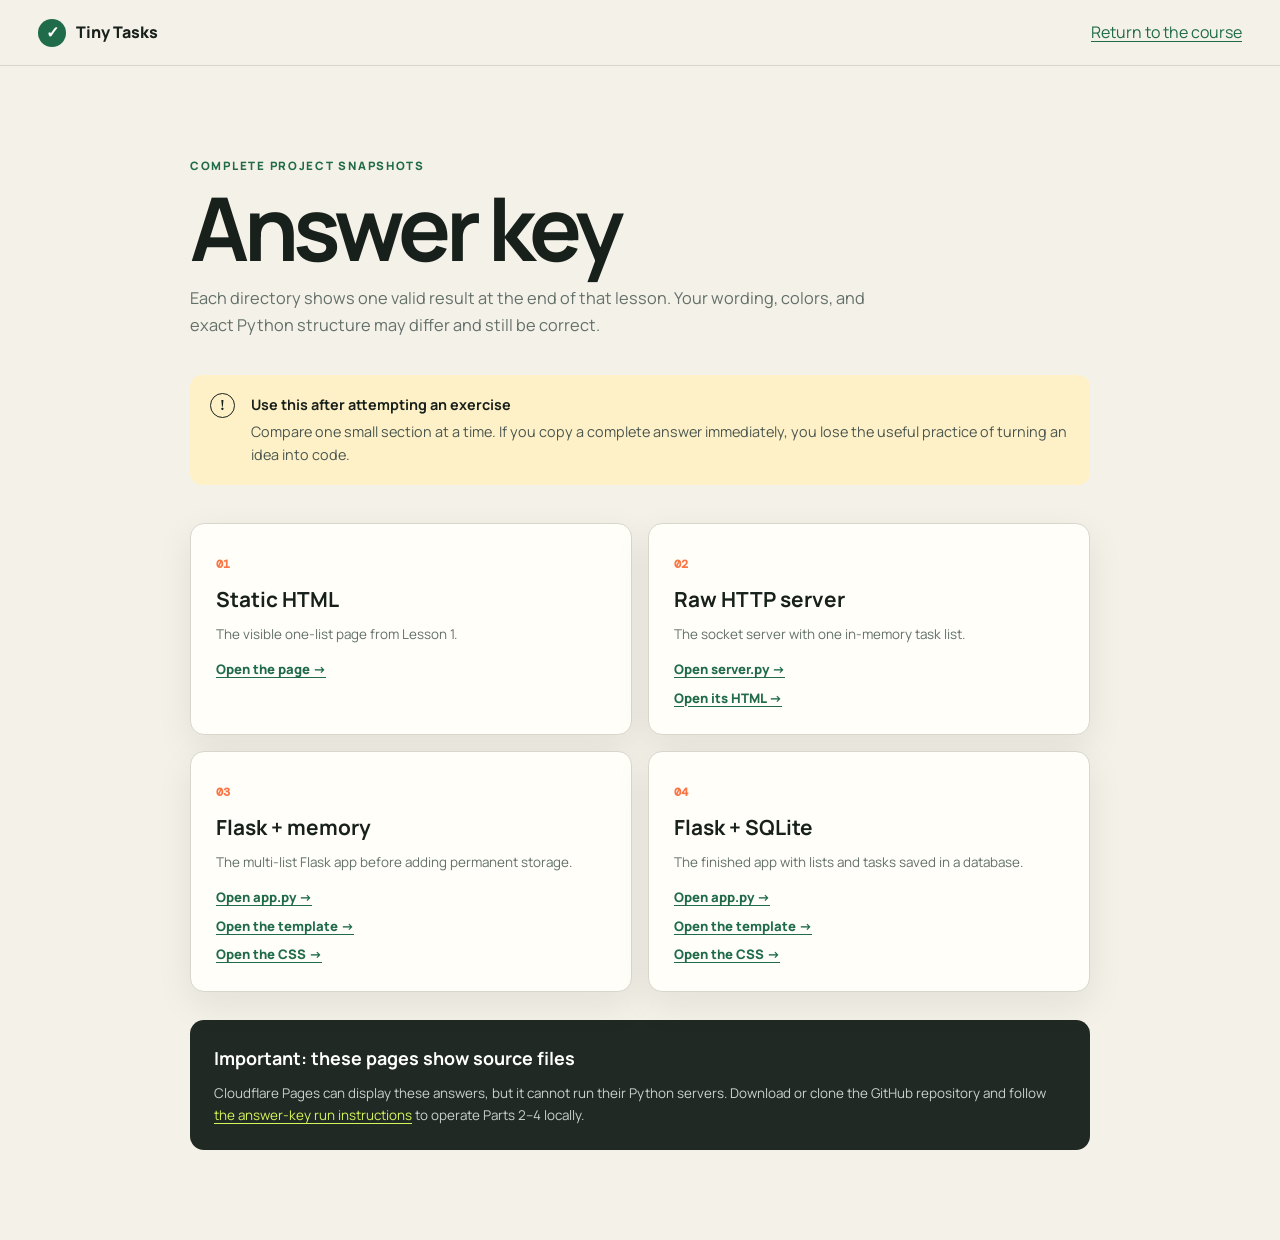
==== answers/index.html @ f98948da "Publish Tiny Tasks course and answer key" ====
<!DOCTYPE html>
<html lang="en">
  <head>
    <meta charset="UTF-8" />
    <meta name="viewport" content="width=device-width, initial-scale=1.0" />
    <meta name="description" content="Complete answer files for every lesson in the Tiny Tasks beginner course." />
    <title>Tiny Tasks — Answer key</title>
    <link rel="icon" href="../favicon.svg" type="image/svg+xml" />
    <link rel="preconnect" href="https://fonts.googleapis.com" />
    <link rel="preconnect" href="https://fonts.gstatic.com" crossorigin />
    <link href="https://fonts.googleapis.com/css2?family=DM+Mono:wght@400;500&family=Manrope:wght@400;500;600;700;800&display=swap" rel="stylesheet" />
    <link rel="stylesheet" href="../styles.css" />
  </head>
  <body>
    <header class="topbar">
      <a class="brand" href="../">
        <span class="brand-mark" aria-hidden="true">✓</span>
        <span>Tiny Tasks</span>
      </a>
      <a href="../">Return to the course</a>
    </header>

    <main class="answer-page">
      <p class="eyebrow">COMPLETE PROJECT SNAPSHOTS</p>
      <h1>Answer key</h1>
      <p class="answer-lede">Each directory shows one valid result at the end of that lesson. Your wording, colors, and exact Python structure may differ and still be correct.</p>

      <div class="callout callout-amber">
        <span class="callout-icon" aria-hidden="true">!</span>
        <div><strong>Use this after attempting an exercise</strong><p>Compare one small section at a time. If you copy a complete answer immediately, you lose the useful practice of turning an idea into code.</p></div>
      </div>

      <div class="answer-grid">
        <article>
          <span>01</span>
          <h2>Static HTML</h2>
          <p>The visible one-list page from Lesson 1.</p>
          <a href="part-1/">Open the page →</a>
        </article>
        <article>
          <span>02</span>
          <h2>Raw HTTP server</h2>
          <p>The socket server with one in-memory task list.</p>
          <a href="part-2/server.py">Open server.py →</a>
          <a href="part-2/index.html">Open its HTML →</a>
        </article>
        <article>
          <span>03</span>
          <h2>Flask + memory</h2>
          <p>The multi-list Flask app before adding permanent storage.</p>
          <a href="part-3/app.py">Open app.py →</a>
          <a href="part-3/templates/index.html">Open the template →</a>
          <a href="part-3/static/style.css">Open the CSS →</a>
        </article>
        <article>
          <span>04</span>
          <h2>Flask + SQLite</h2>
          <p>The finished app with lists and tasks saved in a database.</p>
          <a href="part-4/app.py">Open app.py →</a>
          <a href="part-4/templates/index.html">Open the template →</a>
          <a href="part-4/static/style.css">Open the CSS →</a>
        </article>
      </div>

      <div class="answer-run-note">
        <h2>Important: these pages show source files</h2>
        <p>Cloudflare Pages can display these answers, but it cannot run their Python servers. Download or clone the GitHub repository and follow <a href="README.md">the answer-key run instructions</a> to operate Parts 2–4 locally.</p>
      </div>
    </main>
  </body>
</html>
---- styles.css ----
:root {
  --ink: #18201b;
  --muted: #637069;
  --paper: #f4f1e8;
  --white: #fffef9;
  --green: #206b49;
  --green-dark: #144b34;
  --lime: #d7f45b;
  --orange: #fa7544;
  --blue: #d9edff;
  --amber: #fff1c7;
  --line: #d9d6cc;
  --code: #151a17;
  --shadow: 0 12px 36px rgba(25, 33, 28, 0.08);
  --radius: 18px;
}

* { box-sizing: border-box; }
html { scroll-behavior: smooth; scroll-padding-top: 90px; }
body { overflow-x: hidden; margin: 0; color: var(--ink); background: var(--paper); font-family: "Manrope", sans-serif; line-height: 1.65; }
a { color: var(--green); text-underline-offset: 3px; }
button, input { font: inherit; }
code, pre, kbd { font-family: "DM Mono", monospace; }
code { font-size: 0.9em; }
kbd { padding: 2px 6px; border: 1px solid #bdb9ad; border-bottom-width: 2px; border-radius: 5px; background: #fff; font-size: 0.8em; }
.skip-link { position: fixed; z-index: 99; top: 8px; left: 8px; transform: translateY(-150%); background: var(--ink); color: white; padding: 10px 14px; }
.skip-link:focus { transform: none; }

.topbar { position: sticky; z-index: 20; top: 0; height: 66px; display: flex; align-items: center; justify-content: space-between; gap: 30px; padding: 0 38px; border-bottom: 1px solid var(--line); background: rgba(244, 241, 232, 0.94); backdrop-filter: blur(12px); }
.brand { display: flex; align-items: center; gap: 10px; color: var(--ink); font-weight: 800; text-decoration: none; }
.brand-mark { display: grid; width: 28px; height: 28px; place-items: center; border-radius: 50%; background: var(--green); color: white; }
.top-progress { display: grid; grid-template-columns: auto 150px; align-items: center; gap: 12px; color: var(--muted); font-size: 0.78rem; font-weight: 700; }
.progress-track { height: 6px; overflow: hidden; border-radius: 10px; background: #dad8ce; }
.progress-track span { display: block; width: 0; height: 100%; border-radius: inherit; background: var(--green); transition: width 250ms ease; }

.page-shell { display: grid; grid-template-columns: 230px minmax(0, 920px); gap: 70px; width: min(1260px, calc(100% - 64px)); margin: 0 auto; }
.sidebar { position: sticky; top: 98px; align-self: start; padding-top: 50px; }
.eyebrow { margin: 0 0 8px; color: var(--green); font-size: 0.72rem; font-weight: 800; letter-spacing: 0.15em; }
.sidebar nav { display: grid; margin-top: 18px; }
.sidebar nav a { display: flex; gap: 12px; padding: 10px 0; color: var(--muted); font-size: 0.88rem; font-weight: 700; text-decoration: none; transition: color 150ms ease, transform 150ms ease; }
.sidebar nav a:hover, .sidebar nav a.active { color: var(--green); transform: translateX(3px); }
.sidebar nav span { color: #a7ada9; font-family: "DM Mono", monospace; font-weight: 500; }
.sidebar-note { display: flex; gap: 10px; margin-top: 34px; padding: 16px; border: 1px solid #cbd7a1; border-radius: 12px; background: #eef5cd; color: #4e5a32; font-size: 0.75rem; line-height: 1.5; }
.sidebar-note p { margin: 0; }

main { min-width: 0; }
.hero { min-height: 650px; display: grid; grid-template-columns: 1.08fr 0.92fr; align-items: center; gap: 56px; padding: 90px 0 80px; }
.hero h1 { margin: 8px 0 22px; font-size: clamp(3.2rem, 6vw, 5.6rem); line-height: 0.98; letter-spacing: -0.065em; }
.hero h1 em { color: var(--green); font-family: Georgia, serif; font-weight: 400; }
.hero-lede { max-width: 600px; margin: 0; color: var(--muted); font-size: 1.08rem; }
.build-spec { margin-top: 24px; padding: 17px 19px; border-left: 3px solid var(--orange); border-radius: 0 10px 10px 0; background: rgba(255, 254, 249, 0.65); }
.build-spec p { margin: 0; font-size: 0.8rem; }
.build-spec ul { display: grid; gap: 4px; margin: 9px 0; padding: 0; list-style: none; color: #3d4a42; font-size: 0.78rem; }
.build-spec li::before { content: "✓"; margin-right: 8px; color: var(--green); font-weight: 800; }
.build-spec .build-rule { color: var(--muted); font-size: 0.7rem; }
.hero-actions { display: flex; align-items: center; gap: 16px; margin-top: 30px; }
.button { display: inline-flex; align-items: center; justify-content: center; gap: 12px; border: 0; border-radius: 9px; padding: 12px 17px; font-size: 0.84rem; font-weight: 800; text-decoration: none; cursor: pointer; }
.button-primary { background: var(--green); color: white; box-shadow: 0 8px 18px rgba(32, 107, 73, 0.2); }
.button-primary:hover { background: var(--green-dark); }
.button-secondary { border: 1px solid var(--line); background: var(--white); color: var(--ink); }
.time-pill { color: var(--muted); font-size: 0.78rem; font-weight: 700; }

.app-preview { transform: rotate(1.5deg); overflow: hidden; border: 1px solid #ccd0c7; border-radius: 16px; background: white; box-shadow: 18px 24px 0 #dce5b8, 0 20px 50px rgba(24, 32, 27, 0.13); }
.preview-bar { display: flex; align-items: center; gap: 20px; padding: 11px 14px; border-bottom: 1px solid #e5e6e0; color: #8c918c; font-family: "DM Mono", monospace; font-size: 0.62rem; }
.preview-dots { display: flex; gap: 5px; }
.preview-dots i { width: 7px; height: 7px; border-radius: 50%; background: #d8d9d4; }
.preview-body { padding: 32px 28px; }
.preview-kicker { margin: 0; color: var(--green); font-size: 0.62rem; font-weight: 800; letter-spacing: 0.13em; }
.preview-body h2 { margin: 4px 0 20px; font-size: 1.6rem; }
.preview-list { display: grid; gap: 0; border-top: 1px solid #ecece7; }
.preview-list div { display: flex; align-items: center; gap: 9px; padding: 12px 2px; border-bottom: 1px solid #ecece7; font-size: 0.79rem; }
.preview-list s { color: #a3aaa5; }
.fake-check { display: grid; width: 19px; height: 19px; place-items: center; border: 1px solid #aab1ac; border-radius: 50%; color: white; font-size: 0.7rem; }
.fake-check.checked { border-color: var(--green); background: var(--green); }
.preview-input { display: flex; align-items: center; justify-content: space-between; margin-top: 17px; padding: 10px 10px 10px 13px; border: 1px solid #d9dad4; border-radius: 8px; color: #a6aaa6; font-size: 0.72rem; }
.preview-input b { display: grid; width: 24px; height: 24px; place-items: center; border-radius: 6px; background: var(--lime); color: #314014; font-size: 1rem; }

.section, .lesson { border-top: 1px solid var(--line); padding: 92px 0; }
.section-heading { max-width: 670px; margin-bottom: 32px; }
.section-heading h2, .lesson-title h2, .finish h2 { margin: 4px 0 12px; font-size: clamp(2.15rem, 5vw, 3.7rem); line-height: 1.08; letter-spacing: -0.05em; }
.section-heading > p:last-child, .lesson-title > p:last-child { color: var(--muted); font-size: 1.02rem; }
.lesson { position: relative; }
.lesson-number { position: absolute; top: 70px; right: 0; color: rgba(32, 107, 73, 0.08); font-size: 8rem; font-weight: 800; line-height: 1; }
.lesson-title { position: relative; max-width: 710px; margin-bottom: 42px; }
.lesson-title .stage-output { display: inline-block; margin: 13px 0 0; padding: 8px 12px; border: 1px solid #cfd9ad; border-radius: 8px; background: #eef5cd; color: #53603e; font-size: 0.76rem; font-weight: 600; }
.stage-output span { margin-right: 6px; color: var(--green); font-size: 0.64rem; font-weight: 800; letter-spacing: 0.07em; text-transform: uppercase; }

.callout { display: flex; gap: 16px; margin: 25px 0; padding: 18px 20px; border-radius: 12px; font-size: 0.9rem; }
.callout-blue { background: var(--blue); }
.callout-amber { background: var(--amber); }
.callout-icon { display: grid; flex: 0 0 25px; width: 25px; height: 25px; place-items: center; border: 1px solid currentColor; border-radius: 50%; font-family: Georgia, serif; font-weight: 700; }
.callout p { margin: 3px 0 0; color: #49564f; }
.lesson-flow { display: flex; flex-wrap: wrap; align-items: center; gap: 9px; margin: 28px 0 36px; }
.lesson-flow span { padding: 8px 11px; border: 1px solid var(--line); border-radius: 8px; background: var(--white); color: #4c5951; font-size: 0.72rem; font-weight: 700; }
.lesson-flow span b { margin-right: 4px; color: var(--green); font-family: "DM Mono", monospace; }
.lesson-flow i { color: var(--orange); font-style: normal; font-weight: 800; }
.task-list, .micro-steps { padding-left: 0; list-style: none; counter-reset: steps; }
.task-list > li { border-bottom: 1px solid var(--line); }
.task-list label { display: flex; gap: 12px; padding: 16px 4px; cursor: pointer; }
.course-check { flex: 0 0 auto; width: 18px; height: 18px; margin-top: 4px; accent-color: var(--green); }
.course-check:checked + span { color: #879089; text-decoration: line-through; }
.terminal-card { overflow: hidden; margin: 28px 0; border-radius: 13px; background: var(--code); color: #e9eee9; box-shadow: var(--shadow); }
.terminal-card > p { margin: 0; padding: 16px 20px 0; color: #cbd2cc; }
.terminal-card > .small { padding: 0 20px 18px; color: #9fa8a1; }
.terminal-title { padding: 10px 17px; border-bottom: 1px solid #303832; color: #93a097; font-family: "DM Mono", monospace; font-size: 0.69rem; letter-spacing: 0.08em; }
.terminal-title span { margin-right: 12px; color: #58625b; letter-spacing: 2px; }
.terminal-divider { border-top: 1px solid #303832; }
.terminal-card pre { margin: 0; padding: 18px 20px; white-space: pre-wrap; }
.terminal-card code { color: #e9eee9; font-size: 0.83rem; }
.prompt { color: var(--lime); }
.compact pre { padding: 19px 20px; }
.small { font-size: 0.8rem; }

.video-card { display: grid; grid-template-columns: 1.3fr 1fr; overflow: hidden; margin: 35px 0 48px; border: 1px solid var(--line); border-radius: var(--radius); background: var(--white); box-shadow: var(--shadow); }
.video-wrap { position: relative; min-height: 270px; background: #111; }
.video-wrap iframe { position: absolute; inset: 0; width: 100%; height: 100%; border: 0; }
.video-copy { align-self: center; padding: 30px; }
.video-copy h3 { margin: 5px 0 10px; font-size: 1.3rem; line-height: 1.25; }
.video-copy p:not(.eyebrow) { color: var(--muted); font-size: 0.86rem; }
.video-copy a { font-size: 0.8rem; font-weight: 800; }
.video-copy .source-link { display: block; margin-top: 8px; color: var(--muted); }

.key-ideas { margin: 42px 0; }
.key-ideas > h3 { margin-bottom: 16px; font-size: 1rem; }
.idea-grid { display: grid; grid-template-columns: repeat(2, 1fr); border-top: 1px solid var(--line); border-left: 1px solid var(--line); }
.idea-grid > div { min-height: 135px; padding: 20px; border-right: 1px solid var(--line); border-bottom: 1px solid var(--line); background: rgba(255, 254, 249, 0.48); }
.idea-grid code { display: inline-block; margin-bottom: 8px; color: var(--green); font-weight: 700; }
.idea-grid p { margin: 0; color: var(--muted); font-size: 0.83rem; }

.video-notebook { margin: 48px 0; padding: 26px; border: 1px solid #c8d5ce; border-radius: var(--radius); background: #edf3ef; }
.video-notebook > p { color: #506058; font-size: 0.87rem; }
.notebook-head { display: flex; align-items: start; justify-content: space-between; gap: 20px; }
.notebook-head h3 { margin: 3px 0; font-size: 1.35rem; }
.notebook-head > span { flex: 0 0 auto; padding: 5px 9px; border-radius: 99px; background: var(--green); color: white; font-size: 0.65rem; font-weight: 800; letter-spacing: 0.05em; text-transform: uppercase; }
.video-notebook .code-card { margin-bottom: 14px; box-shadow: none; }
.source-note { margin-bottom: 0; font-size: 0.75rem !important; }

.function-model { margin: 48px 0; padding: 28px 30px; border: 1px solid #b9c9c0; border-radius: var(--radius); background: #e7f0eb; }
.function-model h3 { margin: 3px 0 8px; font-size: 1.45rem; letter-spacing: -0.025em; }
.function-model > p:not(.eyebrow) { color: #506058; font-size: 0.88rem; }
.function-flow { display: grid; grid-template-columns: 1fr auto 1fr auto 1fr; align-items: center; gap: 10px; margin: 22px 0; }
.function-flow > span { padding: 15px 12px; border: 1px solid #becac3; border-radius: 10px; background: var(--white); text-align: center; }
.function-flow > span strong, .function-flow > span small { display: block; }
.function-flow > span small { margin-top: 3px; color: var(--muted); font-size: 0.68rem; }
.function-flow > b { color: var(--orange); font-size: 1.2rem; }
.function-side-effect { display: grid; grid-template-columns: 0.8fr 1.2fr; gap: 18px; align-items: center; margin: 14px 0 20px; padding: 15px 17px; border: 1px solid #dfbfae; border-radius: 10px; background: #fff4ec; }
.function-side-effect strong { color: #6d412d; font-size: 0.8rem; }
.function-side-effect span { color: #67574e; font-size: 0.75rem; }
.function-note { margin-bottom: 0 !important; padding-top: 15px; border-top: 1px solid #c8d5ce; font-size: 0.78rem !important; }
.function-contracts { display: grid; grid-template-columns: repeat(2, minmax(0, 1fr)); gap: 14px; margin: 22px 0 28px 66px; }
.function-contract { overflow: hidden; border: 1px solid var(--line); border-radius: 12px; background: var(--white); }
.function-contract h4 { margin: 0; padding: 12px 15px; background: #e6e5dd; color: var(--green); font-family: "DM Mono", monospace; font-size: 0.78rem; }
.function-contract dl { margin: 0; }
.function-contract dl > div { display: grid; grid-template-columns: 78px 1fr; gap: 8px; padding: 9px 14px; border-top: 1px solid var(--line); }
.function-contract dt { color: var(--muted); font-size: 0.67rem; font-weight: 800; letter-spacing: 0.06em; text-transform: uppercase; }
.function-contract dd { margin: 0; color: #455149; font-size: 0.75rem; }

.exercise-brief { margin: 48px 0; padding: 28px 30px; border: 2px solid var(--ink); border-radius: var(--radius); background: var(--white); box-shadow: 8px 8px 0 var(--lime); }
.exercise-brief h3 { margin: 3px 0 8px; font-size: 1.45rem; letter-spacing: -0.025em; }
.exercise-brief > p:not(.eyebrow) { color: var(--muted); }
.exercise-brief ol { display: grid; gap: 10px; padding-left: 22px; }
.exercise-brief li { padding-left: 5px; font-size: 0.88rem; }
.exercise-brief li::marker { color: var(--orange); font-family: "DM Mono", monospace; font-weight: 700; }
.mapping-row { display: grid; grid-template-columns: 1fr auto 1fr; align-items: center; gap: 14px; margin-top: 20px; padding: 13px 16px; border-radius: 10px; background: #e8e6dc; color: #526059; font-size: 0.76rem; text-align: center; }
.mapping-row b { color: var(--orange); font-size: 1.2rem; }

.why-card { display: grid; grid-template-columns: 105px 1fr; gap: 24px; margin: 28px 0 44px; padding: 24px; border-radius: 14px; background: #202923; color: white; }
.why-card .why-label { color: var(--lime); font-family: "DM Mono", monospace; font-size: 0.67rem; font-weight: 500; letter-spacing: 0.09em; }
.why-card h3 { margin: 0 0 7px; font-size: 1.16rem; }
.why-card p { margin: 0; color: #c9d1cb; font-size: 0.84rem; }
.why-card code { color: var(--lime); }
.memory-card { margin: 24px 0; background: #64402d; }
.memory-card .why-label, .memory-card code { color: #ffd48a; }

.stage-checkpoint { display: grid; grid-template-columns: 1.1fr 0.9fr; gap: 32px; align-items: center; margin-top: 64px; padding: 32px; border: 1px solid #b8ca78; border-radius: var(--radius); background: #eef5cd; }
.checkpoint-copy h3 { margin: 3px 0 10px; font-size: 1.45rem; }
.checkpoint-copy ul { display: grid; gap: 7px; margin: 0; padding-left: 19px; color: #53603e; font-size: 0.82rem; }
.checkpoint-screen { display: grid; gap: 8px; transform: rotate(1deg); padding: 18px; border: 1px solid #ced2c9; border-radius: 11px; background: white; box-shadow: 8px 10px 0 rgba(96, 116, 44, 0.16); font-size: 0.7rem; }
.checkpoint-screen .mini-address { margin: -18px -18px 8px; padding: 7px 11px; border-bottom: 1px solid #e6e8e2; border-radius: 11px 11px 0 0; color: #919892; font-family: "DM Mono", monospace; font-size: 0.55rem; text-align: center; }
.checkpoint-screen > strong { font-size: 1.2rem; }
.checkpoint-screen > b { margin-top: 3px; font-size: 0.86rem; }
.checkpoint-screen > span { padding: 7px 0; border-top: 1px solid #eceee8; }
.checkpoint-screen > i { padding: 8px; border: 1px solid #d8dcd5; border-radius: 6px; color: #9aa19b; font-style: normal; }
.checkpoint-screen > em, .checkpoint-screen > mark { justify-self: start; padding: 4px 7px; border-radius: 5px; background: #fff0ce; color: #825d20; font-size: 0.58rem; font-style: normal; font-weight: 800; }
.checkpoint-screen small { color: var(--green); font-weight: 800; letter-spacing: 0.1em; }
.checkpoint-screen b em { float: right; color: #8a918b; font-size: 0.55rem; font-style: normal; font-weight: 500; }
.checkpoint-screen > mark { margin-top: 3px; background: #e4f4b4; color: #41521a; }
.final-checkpoint { border-color: #88ac9a; background: #dceee5; }

.build-step { margin: 50px 0; }
.step-head { display: grid; grid-template-columns: 50px 1fr; gap: 16px; align-items: start; margin-bottom: 18px; }
.step-head > span { padding-top: 4px; color: var(--orange); font-family: "DM Mono", monospace; font-size: 0.83rem; font-weight: 500; }
.step-head h3 { margin: 0; font-size: 1.45rem; letter-spacing: -0.025em; }
.step-head p { margin: 3px 0 0; color: var(--muted); }
.micro-steps { margin: 18px 0 24px 66px; counter-reset: micro; }
.micro-steps li { position: relative; margin: 12px 0; padding-left: 33px; counter-increment: micro; }
.micro-steps li::before { content: counter(micro); position: absolute; top: 1px; left: 0; display: grid; width: 21px; height: 21px; place-items: center; border-radius: 50%; background: #deddd4; color: #58625b; font-family: "DM Mono", monospace; font-size: 0.65rem; font-weight: 700; }
.code-card { overflow: hidden; margin: 22px 0; border: 1px solid #303832; border-radius: 13px; background: var(--code); box-shadow: var(--shadow); }
.code-top { display: flex; align-items: center; justify-content: space-between; padding: 10px 13px 10px 17px; border-bottom: 1px solid #303832; color: #aeb7b0; font-family: "DM Mono", monospace; font-size: 0.7rem; }
.copy-button { border: 1px solid #465048; border-radius: 6px; padding: 5px 9px; background: transparent; color: #d2d9d3; font-family: "Manrope", sans-serif; font-size: 0.7rem; font-weight: 700; cursor: pointer; }
.copy-button:hover { border-color: var(--lime); color: var(--lime); }
.code-card pre { overflow-x: auto; max-height: 500px; margin: 0; padding: 22px; }
.code-card code { color: #e4eae5; font-size: 0.76rem; line-height: 1.7; tab-size: 2; }
.tall-code pre { max-height: 580px; }
.done-row { display: flex; gap: 10px; align-items: flex-start; margin: 16px 0 0 66px; padding: 13px 15px; border: 1px solid #cbd7a1; border-radius: 9px; background: #eef5cd; color: #3f4f2a; font-size: 0.82rem; font-weight: 700; cursor: pointer; }
.done-row .course-check { margin-top: 2px; }

.exercise-card { margin: 48px 0 12px 66px; padding: 25px; border: 1px solid #e2cfc2; border-radius: 14px; background: #fff4ec; }
.exercise-card h3 { margin: 3px 0 8px; }
.exercise-card > p:not(.eyebrow) { color: #67574e; }
.exercise-card .done-row { margin-left: 0; background: #fff; }
details { margin-top: 14px; }
summary { color: var(--green); font-size: 0.82rem; font-weight: 800; cursor: pointer; }
details p, details li { color: var(--muted); font-size: 0.84rem; }

.request-diagram { display: grid; grid-template-columns: 1fr auto 1fr auto 1fr; align-items: center; gap: 12px; margin: 38px 0; }
.request-diagram > div { min-width: 0; padding: 16px; border: 1px solid var(--line); border-radius: 12px; background: var(--white); text-align: center; }
.request-diagram div span { display: grid; width: 23px; height: 23px; margin: -27px auto 8px; place-items: center; border-radius: 50%; background: var(--orange); color: white; font-size: 0.67rem; font-weight: 800; }
.request-diagram strong, .request-diagram small { display: block; }
.request-diagram small { color: var(--muted); font-family: "DM Mono", monospace; font-size: 0.62rem; }
.request-diagram > b { color: #a6aaa5; }

.rendering-model { margin: 42px 0; padding: 26px; border: 1px solid #c8d5ce; border-radius: var(--radius); background: #edf3ef; }
.rendering-model > h3 { margin: 5px 0 8px; font-size: 1.28rem; }
.rendering-model > p { color: #506058; font-size: 0.88rem; }
.architecture-grid { display: grid; grid-template-columns: repeat(2, 1fr); gap: 14px; margin: 22px 0 18px; }
.architecture-grid > div { padding: 19px; border: 1px solid #ccd8d0; border-radius: 11px; background: rgba(255, 254, 249, 0.75); }
.architecture-label { color: var(--orange); font-family: "DM Mono", monospace; font-size: 0.64rem; font-weight: 700; letter-spacing: 0.08em; }
.architecture-grid h4 { margin: 7px 0 9px; font-size: 1rem; }
.architecture-grid p { margin: 0 0 10px; color: var(--muted); font-size: 0.8rem; }
.architecture-grid p:last-child { margin-bottom: 0; }
.architecture-note { margin-bottom: 0; padding-top: 16px; border-top: 1px solid #ccd8d0; }

.translation-table { margin: 35px 0 50px; border: 1px solid var(--line); border-radius: 12px; background: var(--white); }
.translation-table > div { display: grid; grid-template-columns: 1fr 1.25fr 1.5fr; gap: 14px; padding: 13px 18px; border-bottom: 1px solid var(--line); font-size: 0.78rem; }
.translation-table > div:last-child { border: 0; }
.translation-table .table-head { background: #e6e5dd; color: var(--muted); font-weight: 800; }
.translation-table code { color: var(--green); font-weight: 500; }
.folder-tree { display: grid; margin: 24px 0 28px 66px; padding: 22px 25px; border-radius: 12px; background: #e6eadf; color: #39453d; }
.folder-tree code { line-height: 1.8; }
.folder-tree .tree-note { color: #77817b; font-family: "Manrope", sans-serif; font-size: 0.78em; }

.database-picture { display: grid; grid-template-columns: 1fr auto 1.2fr; align-items: center; gap: 20px; margin: 36px 0 50px; }
.db-table { overflow: hidden; display: grid; border: 1px solid var(--line); border-radius: 12px; background: white; font-family: "DM Mono", monospace; font-size: 0.72rem; }
.db-table > strong { padding: 11px 14px; background: var(--green); color: white; }
.db-table > span { padding: 8px 14px; border-top: 1px solid var(--line); color: var(--muted); }
.db-table b { color: var(--ink); }
.db-link { text-align: center; }
.db-link span { display: block; color: var(--muted); font-size: 0.64rem; }
.db-link b { color: var(--orange); font-size: 1.5rem; }

.finish { text-align: center; }
.finish-mark { display: grid; width: 58px; height: 58px; margin: 0 auto 18px; place-items: center; border-radius: 50%; background: var(--green); color: white; font-size: 1.8rem; }
.finish > p:not(.eyebrow) { max-width: 680px; margin: 15px auto; color: var(--muted); }
.finish-flow { display: flex; flex-wrap: wrap; align-items: center; justify-content: center; gap: 13px; margin: 32px 0 50px; }
.finish-flow span { padding: 8px 13px; border: 1px solid var(--line); border-radius: 7px; background: var(--white); font-family: "DM Mono", monospace; font-size: 0.78rem; }
.finish-flow b { color: var(--orange); }
.next-card { display: flex; align-items: center; justify-content: space-between; gap: 24px; padding: 26px; border-radius: 15px; background: #e8e6dc; text-align: left; }
.next-card h3 { margin: 4px 0; }
.next-card p:not(.eyebrow) { max-width: 620px; margin: 0; color: var(--muted); font-size: 0.84rem; }
.next-card button { flex: 0 0 auto; }
footer { display: flex; justify-content: space-between; width: min(1260px, calc(100% - 64px)); margin: 0 auto; padding: 35px 0 50px 300px; border-top: 1px solid var(--line); color: var(--muted); font-size: 0.75rem; }

.answer-page { width: min(900px, calc(100% - 40px)); margin: 0 auto; padding: 90px 0; }
.answer-page > h1 { margin: 4px 0 14px; font-size: clamp(3rem, 8vw, 5.5rem); line-height: 1; letter-spacing: -0.06em; }
.answer-lede { max-width: 700px; margin: 0 0 36px; color: var(--muted); font-size: 1.02rem; }
.answer-grid { display: grid; grid-template-columns: repeat(2, 1fr); gap: 16px; margin-top: 38px; }
.answer-grid article { padding: 25px; border: 1px solid var(--line); border-radius: 14px; background: var(--white); box-shadow: var(--shadow); }
.answer-grid article > span { color: var(--orange); font-family: "DM Mono", monospace; font-size: 0.72rem; font-weight: 700; }
.answer-grid h2 { margin: 6px 0 7px; font-size: 1.3rem; }
.answer-grid p { margin: 0 0 14px; color: var(--muted); font-size: 0.84rem; }
.answer-grid a { display: block; margin-top: 7px; font-size: 0.82rem; font-weight: 800; }
.answer-run-note { margin-top: 28px; padding: 24px; border-radius: 14px; background: #202923; color: white; }
.answer-run-note h2 { margin: 0 0 8px; font-size: 1.12rem; }
.answer-run-note p { margin: 0; color: #c9d1cb; font-size: 0.84rem; }
.answer-run-note a { color: var(--lime); }

@media (max-width: 980px) {
  .page-shell { display: block; width: min(880px, calc(100% - 42px)); }
  .sidebar { display: none; }
  .hero { min-height: auto; padding: 80px 0; }
  footer { width: min(880px, calc(100% - 42px)); padding-left: 0; }
}

@media (max-width: 700px) {
  .topbar { gap: 10px; padding: 0 18px; }
  .top-progress { display: block; width: auto; white-space: nowrap; }
  .progress-track { display: none; }
  .page-shell { width: min(100% - 30px, 620px); }
  .hero { grid-template-columns: 1fr; gap: 45px; }
  .hero h1 { font-size: 3.5rem; }
  .app-preview { width: min(calc(100% - 18px), 390px); margin: 0 auto; transform: rotate(0.5deg); box-shadow: 10px 14px 0 #dce5b8, 0 20px 50px rgba(24, 32, 27, 0.13); }
  .video-card { grid-template-columns: 1fr; }
  .video-wrap { min-height: 0; aspect-ratio: 16 / 9; }
  .idea-grid { grid-template-columns: 1fr; }
  .architecture-grid { grid-template-columns: 1fr; }
  .answer-grid { grid-template-columns: 1fr; }
  .request-diagram { grid-template-columns: 1fr; }
  .request-diagram > b { transform: rotate(90deg); }
  .translation-table { overflow-x: auto; }
  .translation-table > div { min-width: 600px; }
  .database-picture { grid-template-columns: 1fr; }
  .db-link b { display: block; transform: rotate(90deg); }
  .stage-checkpoint { grid-template-columns: 1fr; }
  .why-card { grid-template-columns: 1fr; gap: 9px; }
  .micro-steps, .done-row, .exercise-card, .folder-tree, .function-contracts { margin-left: 0; }
  .function-contracts { grid-template-columns: 1fr; }
  .next-card { align-items: stretch; flex-direction: column; }
  footer { width: calc(100% - 30px); }
}

@media (max-width: 520px) {
  .hero h1 { font-size: 3rem; }
  .hero-actions { align-items: flex-start; flex-direction: column; }
  .video-notebook, .exercise-brief, .stage-checkpoint { padding: 20px; }
  .lesson-flow { display: grid; grid-template-columns: 1fr; }
  .lesson-flow i { transform: rotate(90deg); text-align: center; }
  .notebook-head { align-items: flex-start; flex-direction: column; gap: 8px; }
  .mapping-row { grid-template-columns: 1fr; }
  .mapping-row b { transform: rotate(90deg); }
  .function-model { padding: 20px; }
  .function-flow { grid-template-columns: 1fr; }
  .function-flow > b { transform: rotate(90deg); text-align: center; }
  .function-side-effect { grid-template-columns: 1fr; gap: 5px; }
  .section, .lesson { padding: 70px 0; }
  .lesson-number { font-size: 5.5rem; }
  .step-head { grid-template-columns: 40px 1fr; gap: 8px; }
  .code-card pre { padding: 17px; }
  .code-card code { font-size: 0.7rem; }
}

@media (prefers-reduced-motion: reduce) {
  html { scroll-behavior: auto; }
  *, *::before, *::after { transition: none !important; }
}
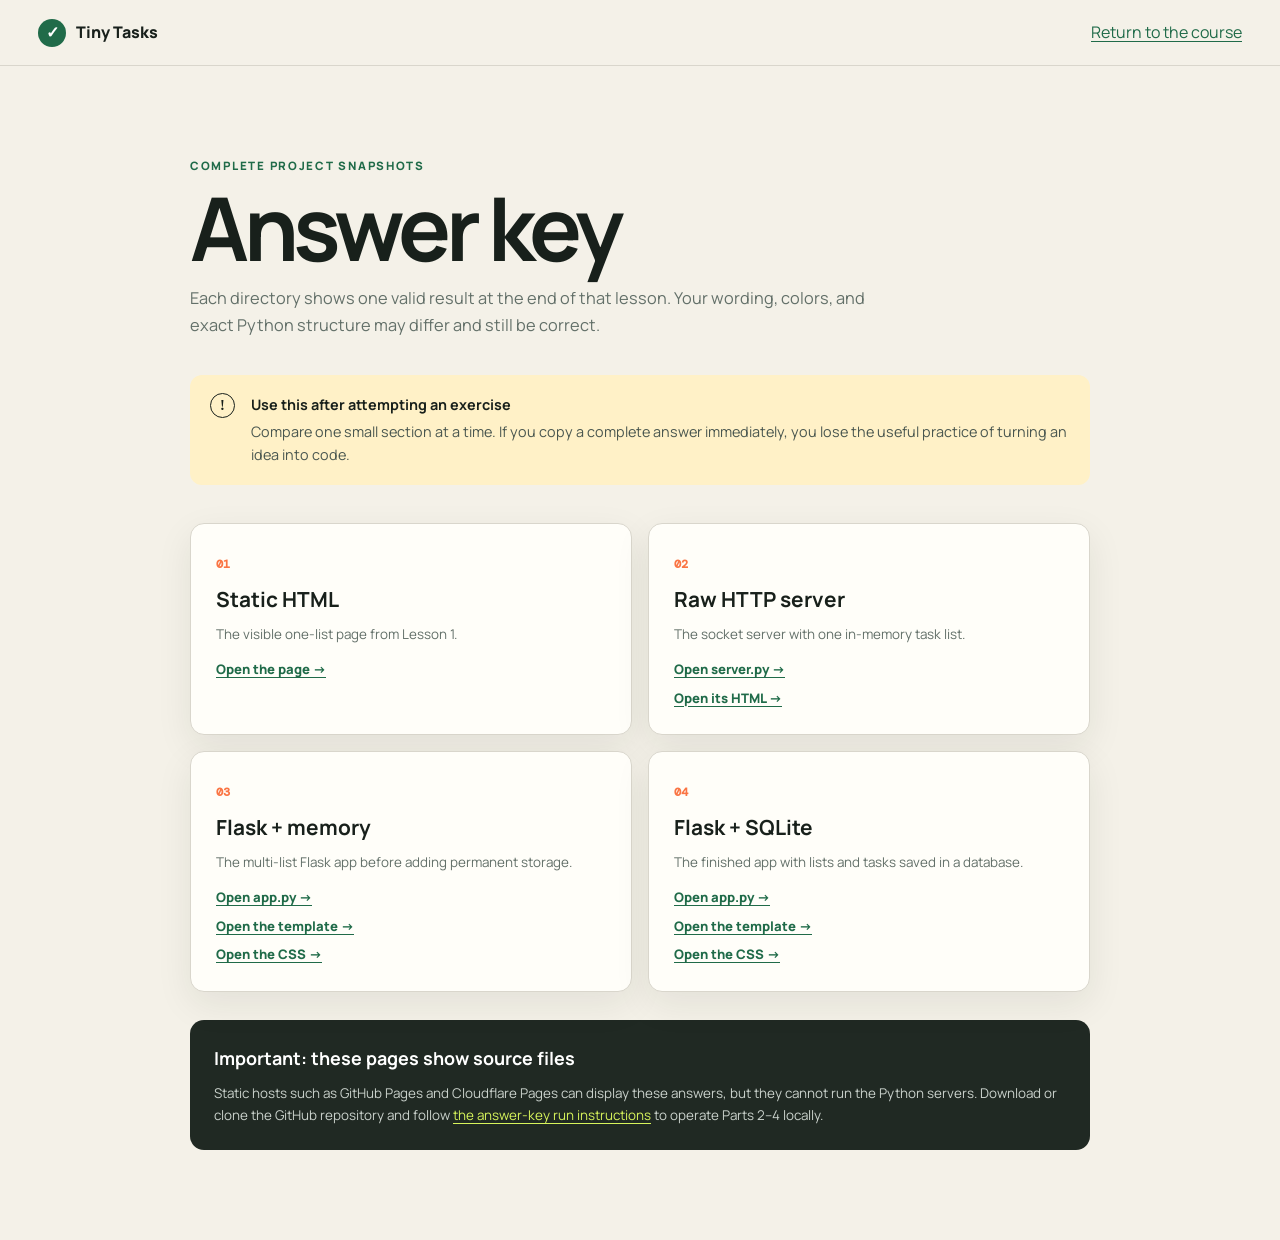
==== commit 6aa509f1: "Clarify public deployment links" ====
--- a/answers/index.html
+++ b/answers/index.html
@@ -64,7 +64,7 @@
 
       <div class="answer-run-note">
         <h2>Important: these pages show source files</h2>
-        <p>Cloudflare Pages can display these answers, but it cannot run their Python servers. Download or clone the GitHub repository and follow <a href="README.md">the answer-key run instructions</a> to operate Parts 2–4 locally.</p>
+        <p>Static hosts such as GitHub Pages and Cloudflare Pages can display these answers, but they cannot run the Python servers. Download or clone the GitHub repository and follow <a href="README.md">the answer-key run instructions</a> to operate Parts 2–4 locally.</p>
       </div>
     </main>
   </body>
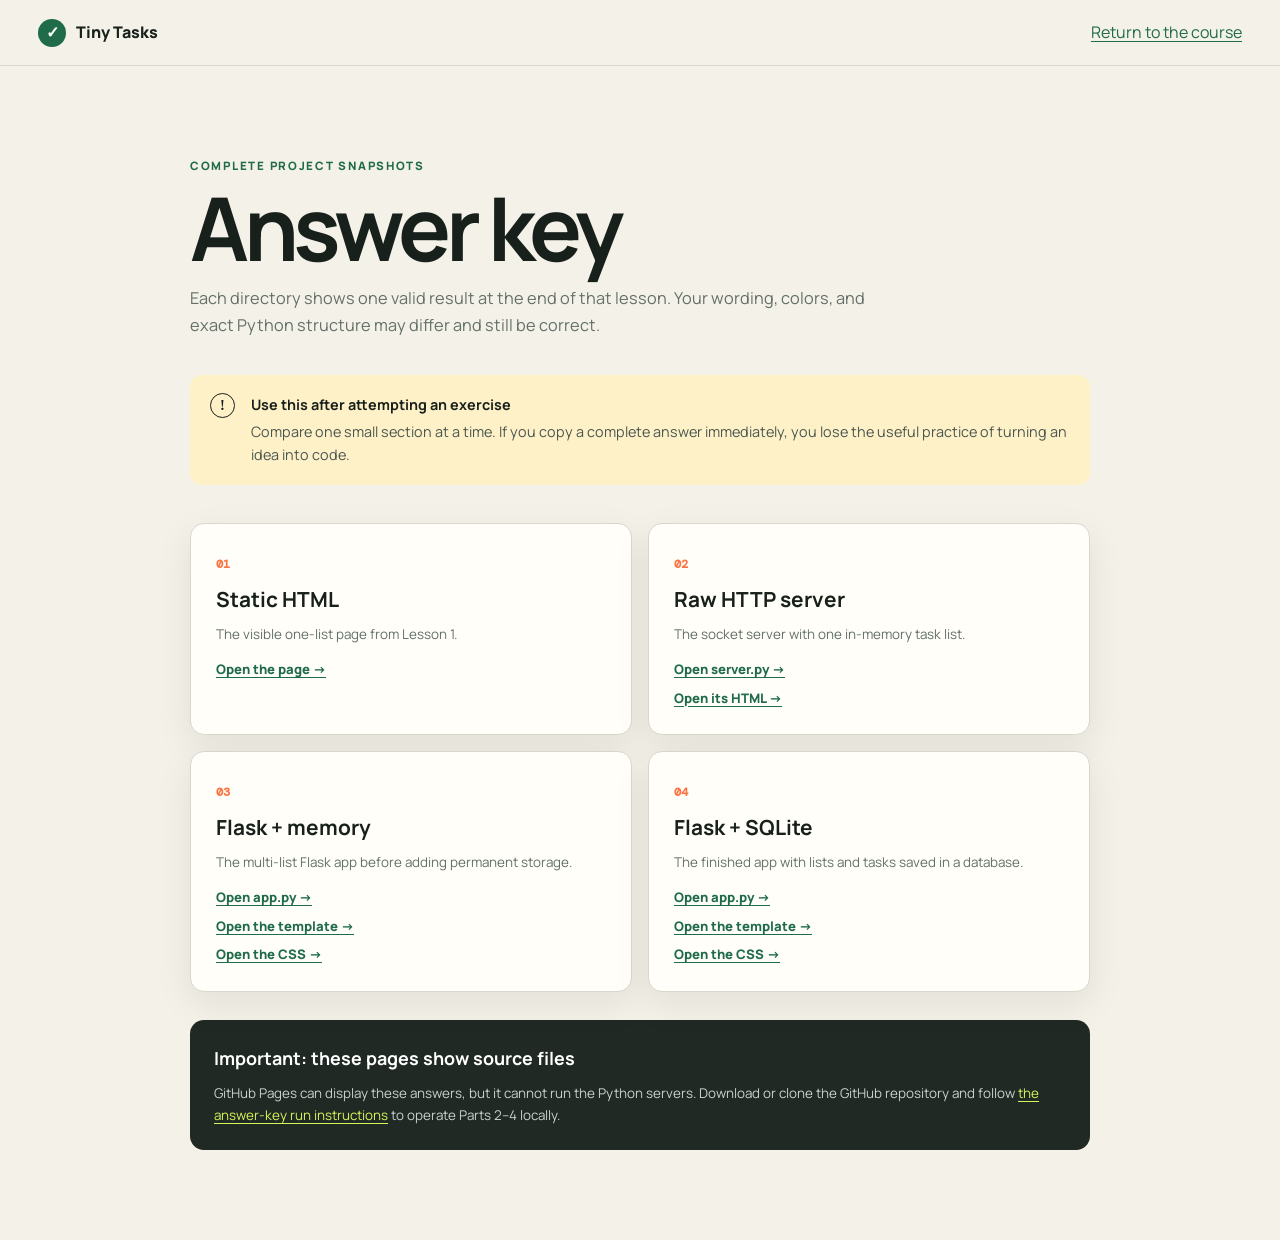
==== commit ecb45dca: "Remove obsolete Cloudflare deployment" ====
--- a/answers/index.html
+++ b/answers/index.html
@@ -64,7 +64,7 @@
 
       <div class="answer-run-note">
         <h2>Important: these pages show source files</h2>
-        <p>Static hosts such as GitHub Pages and Cloudflare Pages can display these answers, but they cannot run the Python servers. Download or clone the GitHub repository and follow <a href="README.md">the answer-key run instructions</a> to operate Parts 2–4 locally.</p>
+        <p>GitHub Pages can display these answers, but it cannot run the Python servers. Download or clone the GitHub repository and follow <a href="README.md">the answer-key run instructions</a> to operate Parts 2–4 locally.</p>
       </div>
     </main>
   </body>
--- a/styles.css
+++ b/styles.css
@@ -175,6 +175,7 @@
 .stage-checkpoint { display: grid; grid-template-columns: 1.1fr 0.9fr; gap: 32px; align-items: center; margin-top: 64px; padding: 32px; border: 1px solid #b8ca78; border-radius: var(--radius); background: #eef5cd; }
 .checkpoint-copy h3 { margin: 3px 0 10px; font-size: 1.45rem; }
 .checkpoint-copy ul { display: grid; gap: 7px; margin: 0; padding-left: 19px; color: #53603e; font-size: 0.82rem; }
+.answer-source-link { display: inline-block; margin-top: 18px; font-size: 0.78rem; font-weight: 800; }
 .checkpoint-screen { display: grid; gap: 8px; transform: rotate(1deg); padding: 18px; border: 1px solid #ced2c9; border-radius: 11px; background: white; box-shadow: 8px 10px 0 rgba(96, 116, 44, 0.16); font-size: 0.7rem; }
 .checkpoint-screen .mini-address { margin: -18px -18px 8px; padding: 7px 11px; border-bottom: 1px solid #e6e8e2; border-radius: 11px 11px 0 0; color: #919892; font-family: "DM Mono", monospace; font-size: 0.55rem; text-align: center; }
 .checkpoint-screen > strong { font-size: 1.2rem; }
